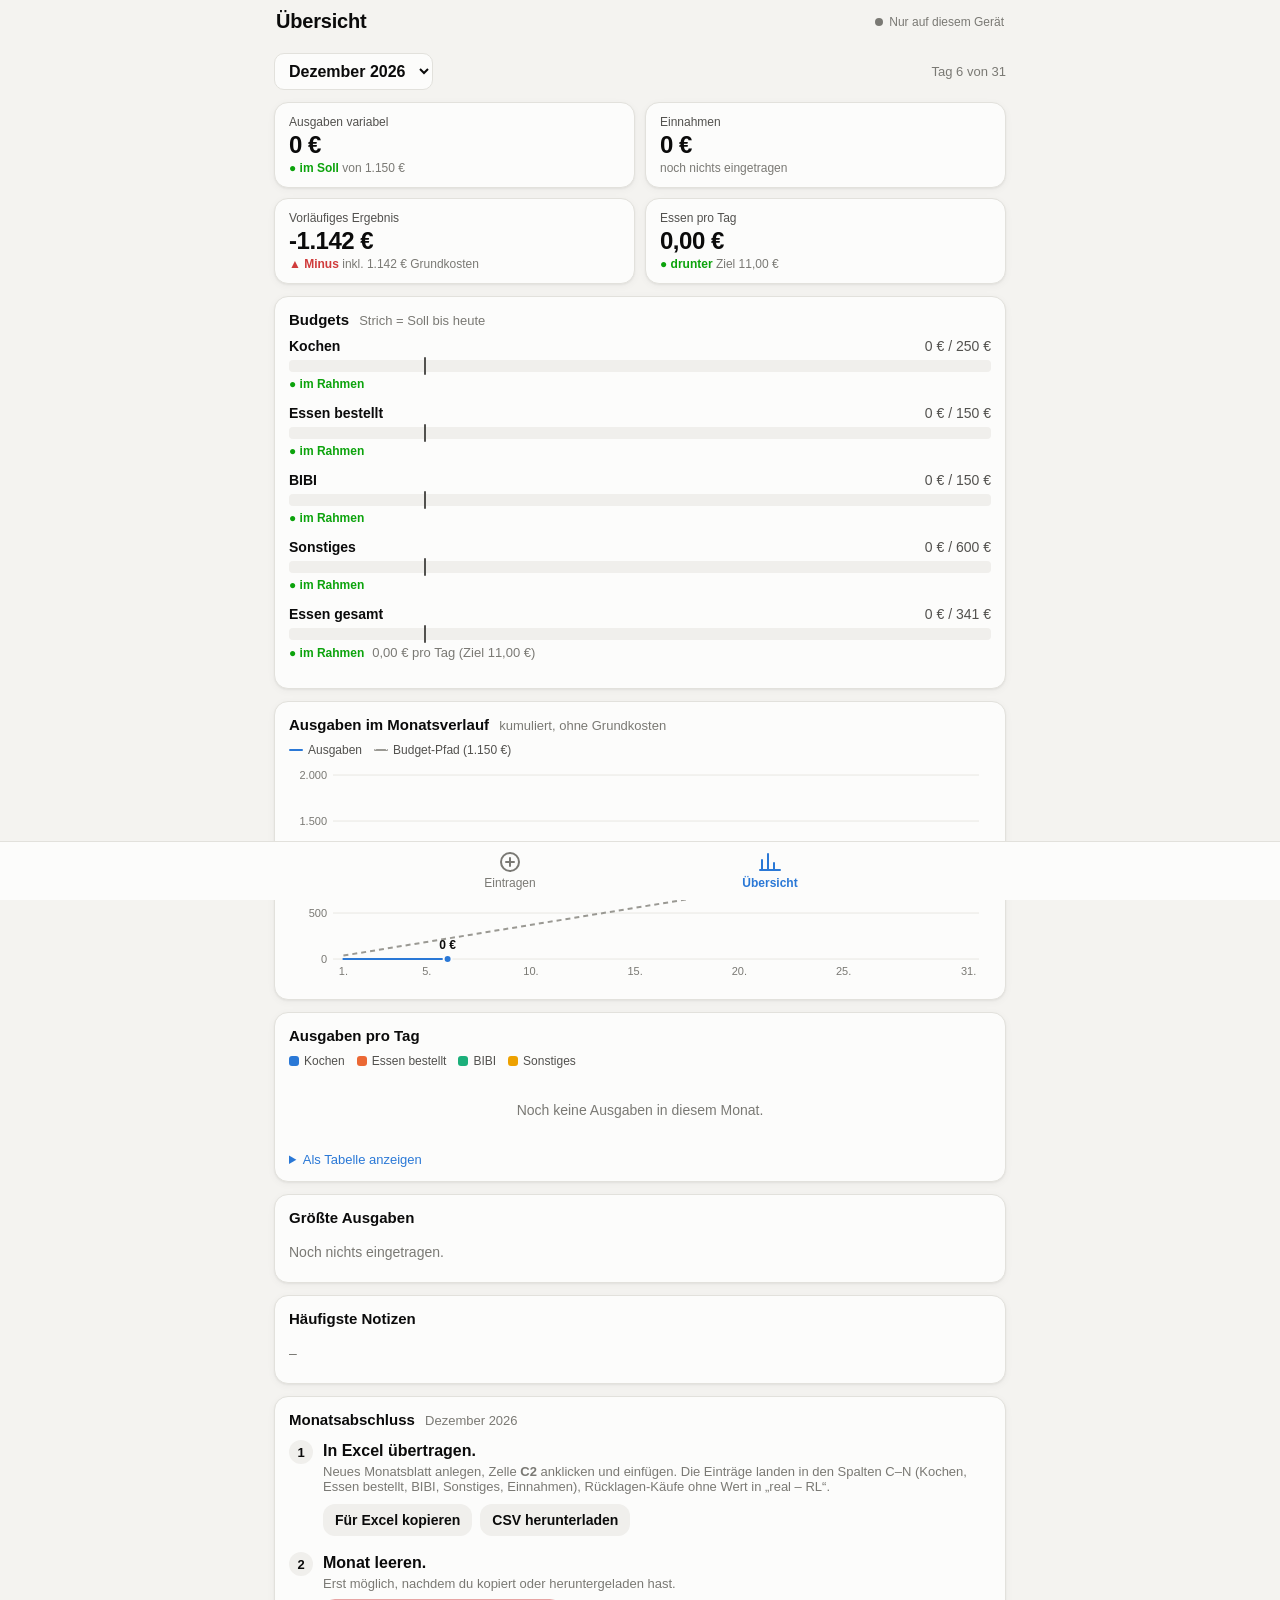
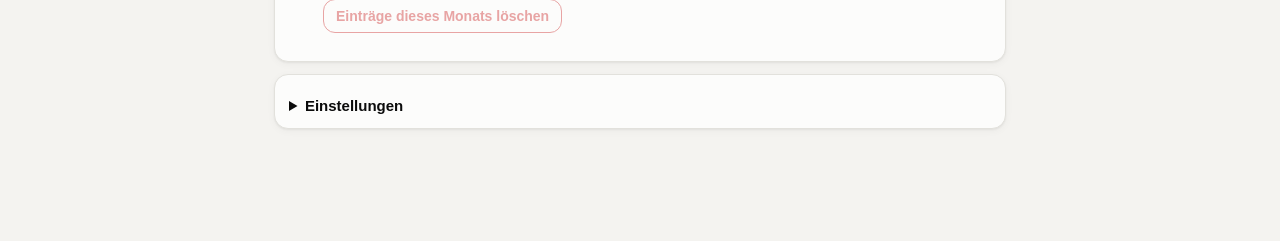
==== dashboard.html @ daae65aa "Ausgaben-App: Eintragen, Dashboard, Monatsabschluss" ====
<!DOCTYPE html>
<html lang="de">
<head>
<meta charset="utf-8">
<meta name="viewport" content="width=device-width, initial-scale=1, viewport-fit=cover">
<meta name="theme-color" content="#f4f3f0" media="(prefers-color-scheme: light)">
<meta name="theme-color" content="#111110" media="(prefers-color-scheme: dark)">
<meta name="apple-mobile-web-app-capable" content="yes">
<meta name="apple-mobile-web-app-title" content="Ausgaben">
<meta name="robots" content="noindex">
<link rel="manifest" href="manifest.webmanifest">
<link rel="icon" href="icon.svg" type="image/svg+xml">
<link rel="apple-touch-icon" href="icon-192.png">
<link rel="stylesheet" href="app.css">
<title>Ausgaben – Übersicht</title>
</head>
<body>
<header class="top">
  <h1>Übersicht</h1>
  <div class="sync-badge" id="sync"></div>
</header>

<main>
  <div class="monthbar">
    <select id="month" aria-label="Monat wählen"></select>
    <span class="small muted" id="daynote"></span>
  </div>

  <div class="tiles" id="tiles"></div>

  <section class="card">
    <h2>Budgets <span class="sub">Strich = Soll bis heute</span></h2>
    <div id="budgets"></div>
  </section>

  <section class="card">
    <h2>Ausgaben im Monatsverlauf <span class="sub">kumuliert, ohne Grundkosten</span></h2>
    <div class="legend" id="cumLegend"></div>
    <div class="chart" id="cum"></div>
  </section>

  <section class="card">
    <h2>Ausgaben pro Tag</h2>
    <div class="legend" id="dayLegend"></div>
    <div class="chart" id="daily"></div>
    <details><summary>Als Tabelle anzeigen</summary><div id="dailyTable" style="overflow-x:auto;margin-top:8px"></div></details>
  </section>

  <section class="card">
    <h2>Größte Ausgaben</h2>
    <ul class="toplist" id="top"></ul>
  </section>

  <section class="card">
    <h2>Häufigste Notizen</h2>
    <ul class="toplist" id="freq"></ul>
  </section>

  <section class="card" id="close">
    <h2>Monatsabschluss <span class="sub" id="closeMonth"></span></h2>
    <ol class="steps">
      <li id="st1">
        <b>In Excel übertragen.</b>
        <div class="small muted" style="margin:4px 0 8px">Neues Monatsblatt anlegen, Zelle <b>C2</b> anklicken und einfügen. Die Einträge landen in den Spalten C–N (Kochen, Essen bestellt, BIBI, Sonstiges, Einnahmen), Rücklagen-Käufe ohne Wert in „real – RL“.</div>
        <div class="btn-row">
          <button class="btn small" id="copy">Für Excel kopieren</button>
          <button class="btn small" id="dlcsv">CSV herunterladen</button>
        </div>
        <div class="small" id="overflow" style="color:var(--critical);margin-top:6px" hidden></div>
      </li>
      <li id="st2">
        <b>Monat leeren.</b>
        <div class="small muted" style="margin:4px 0 8px">Erst möglich, nachdem du kopiert oder heruntergeladen hast.</div>
        <button class="btn small danger" id="clear" disabled>Einträge dieses Monats löschen</button>
      </li>
    </ol>
  </section>

  <section class="card">
    <details id="settingsBox">
      <summary style="font-size:15px;font-weight:600;color:var(--text-primary)">Einstellungen</summary>
      <form id="settings" autocomplete="off">
        <div class="row2">
          <div class="field"><label for="s_grund">Grundkosten / Monat (€)</label><input id="s_grund" inputmode="decimal"></div>
          <div class="field"><label for="s_tag">Essen max. pro Tag (€)</label><input id="s_tag" inputmode="decimal"></div>
        </div>
        <div class="row2">
          <div class="field"><label for="s_kochen">Budget Kochen</label><input id="s_kochen" inputmode="decimal"></div>
          <div class="field"><label for="s_essen">Budget Essen bestellt</label><input id="s_essen" inputmode="decimal"></div>
        </div>
        <div class="row2">
          <div class="field"><label for="s_bibi">Budget BIBI</label><input id="s_bibi" inputmode="decimal"></div>
          <div class="field"><label for="s_sonst">Budget Sonstiges</label><input id="s_sonst" inputmode="decimal"></div>
        </div>
        <label class="toggle"><input type="checkbox" id="s_comma"> Komma als Dezimaltrennzeichen im Export (deutsches Excel)</label>

        <div class="btn-row">
          <button class="btn small" type="submit" style="background:var(--accent);color:var(--accent-ink)">Speichern</button>
        </div>
        <h2 style="margin:20px 0 4px">Datensicherung</h2>
        <div class="small muted">Deine Einträge liegen nur auf diesem Gerät. Ab und zu ein Backup speichern (z. B. in iCloud/Google Drive).</div>
        <div class="btn-row">
          <button class="btn small" type="button" id="backup">Backup speichern</button>
          <button class="btn small" type="button" id="restore">Backup einspielen</button>
          <input type="file" id="restoreFile" accept=".json,application/json" hidden>
        </div>
      </form>
    </details>
  </section>
</main>

<nav class="tabbar">
  <a href="index.html">
    <svg viewBox="0 0 24 24" fill="none" stroke="currentColor" stroke-width="2" stroke-linecap="round"><circle cx="12" cy="12" r="9"/><path d="M12 8v8M8 12h8"/></svg>
    Eintragen
  </a>
  <a href="dashboard.html" aria-current="page">
    <svg viewBox="0 0 24 24" fill="none" stroke="currentColor" stroke-width="2" stroke-linecap="round"><path d="M4 20V10M10 20V4M16 20v-7M22 20H2"/></svg>
    Übersicht
  </a>
</nav>

<script src="app.js"></script>
<script>
(function () {
  const { CATS, CAT, EXPENSE_CATS, el, eur, eur0, parseAmount, todayISO, monthOf, monthLabel } = App;
  const $ = s => document.querySelector(s);
  const NS = 'http://www.w3.org/2000/svg';
  const sv = (tag, attrs = {}) => { const n = document.createElementNS(NS, tag); for (const [k, v] of Object.entries(attrs)) n.setAttribute(k, v); return n; };
  let ym = monthOf(todayISO());

  App.mountSyncBadge($('#sync'));

  /* ---------- Monat ---------- */
  function fillMonths() {
    const sel = $('#month');
    const ms = App.months();
    if (!ms.includes(ym)) ym = ms[0];
    sel.replaceChildren(...ms.map(m => el('option', { value: m, selected: m === ym }, monthLabel(m))));
  }
  $('#month').onchange = e => { ym = e.target.value; render(); };

  /* ---------- Kacheln ---------- */
  function tile(k, v, d, status) {
    return el('div', { class: 'tile' }, el('div', { class: 'k' }, k), el('div', { class: 'v' }, v),
      el('div', { class: 'd' }, status || null, d ? ' ' + d : null));
  }
  function statusEl(kind, text) {
    const icon = { good: '●', crit: '▲', warn: '◆' }[kind];
    return el('span', { class: 'status ' + kind }, icon + ' ' + text);
  }

  /* ---------- Budgets ---------- */
  function budgets(s) {
    const box = $('#budgets'); box.replaceChildren();
    const pace = s.isCurrent ? s.dayNow / s.days : 1;
    const rows = [
      ...EXPENSE_CATS.map(c => ({ name: c.name, color: c.color, val: c.rl ? s.by[c.id].ohneRL : s.by[c.id].real, budget: App.settings.budgets[c.id] || 0, note: c.rl && s.by[c.id].real !== s.by[c.id].ohneRL ? `+ ${eur(s.by[c.id].real - s.by[c.id].ohneRL)} aus Rücklagen` : '' })),
      { name: 'Essen gesamt', color: 'var(--text-secondary)', val: s.essen, budget: App.settings.essenProTag * s.days, note: `${eur(s.essenProTag)} pro Tag (Ziel ${eur(App.settings.essenProTag)})` },
    ];
    for (const r of rows) {
      const max = Math.max(r.budget, r.val) || 1;
      const within = Math.min(r.val, r.budget || r.val);
      const over = r.budget ? Math.max(0, r.val - r.budget) : 0;
      const ratio = r.budget ? r.val / (r.budget * pace) : 0;
      const st = !r.budget ? null : r.val > r.budget ? statusEl('crit', 'über Budget') : ratio > 1.05 ? statusEl('warn', 'über Soll') : statusEl('good', 'im Rahmen');
      const track = el('div', { class: 'track', role: 'img', 'aria-label': `${r.name}: ${eur(r.val)} von ${eur(r.budget)}` },
        el('div', { class: 'fill', style: `width:${within / max * 100}%;background:${r.color}` }),
        over ? el('div', { class: 'over', style: `left:calc(${within / max * 100}% + 2px);width:calc(${over / max * 100}% - 2px)` }) : null,
        r.budget && s.isCurrent ? el('div', { class: 'pace', style: `left:calc(${r.budget * pace / max * 100}% - 1px)`, title: `Soll bis heute: ${eur(r.budget * pace)}` }) : null);
      box.append(el('div', { class: 'budget' },
        el('div', { class: 'bh' }, el('b', {}, r.name), el('span', { class: 'val' }, `${eur0(r.val)} / ${r.budget ? eur0(r.budget) : '–'}`)),
        track,
        el('div', { class: 'small muted', style: 'margin-top:5px;display:flex;gap:8px;flex-wrap:wrap' }, st, r.note || null)));
    }
  }

  /* ---------- Diagramm-Helfer ---------- */
  function niceMax(v) {
    if (v <= 0) return 100;
    const p = Math.pow(10, Math.floor(Math.log10(v))); const n = v / p;
    return (n <= 1 ? 1 : n <= 2 ? 2 : n <= 2.5 ? 2.5 : n <= 5 ? 5 : 10) * p;
  }
  function tipBox(container) {
    let t = container.querySelector('.tip');
    if (!t) { t = el('div', { class: 'tip', role: 'tooltip' }); container.append(t); }
    return t;
  }
  function showTip(container, x, y, title, rows) {
    const t = tipBox(container);
    t.replaceChildren(el('div', { class: 't' }, title), ...rows.map(r => el('div', { class: 'r' },
      el('span', {}, r.color ? el('i', { style: `background:${r.color}` + (r.dash ? ';height:0;border-top:2px dashed ' + r.color + ';background:none;width:10px' : '') }) : null, r.label),
      el('b', {}, r.value))));
    t.style.display = 'block';
    const w = container.clientWidth, tw = t.offsetWidth;
    t.style.left = Math.max(0, Math.min(w - tw, x + 12)) + 'px';
    t.style.top = Math.max(0, y - t.offsetHeight - 8) + 'px';
  }
  const hideTip = c => { const t = c.querySelector('.tip'); if (t) t.style.display = 'none'; };
  function axes(svg, W, H, m, maxY, days) {
    const g = sv('g');
    for (let i = 0; i <= 4; i++) {
      const v = maxY * i / 4, y = m.t + (H - m.t - m.b) * (1 - i / 4);
      g.append(sv('line', { x1: m.l, x2: W - m.r, y1: y, y2: y, stroke: 'var(--grid)', 'stroke-width': 1 }));
      const tx = sv('text', { x: m.l - 6, y: y + 4, 'text-anchor': 'end' }); tx.textContent = eur0(v).replace(/\s?€/, ''); g.append(tx);
    }
    const ticks = [1, 5, 10, 15, 20, 25, days];
    const xs = (W - m.l - m.r) / days;
    ticks.forEach(d => { const tx = sv('text', { x: m.l + (d - .5) * xs, y: H - m.b + 16, 'text-anchor': 'middle' }); tx.textContent = d + '.'; g.append(tx); });
    svg.append(g);
  }

  /* ---------- Kumuliert ---------- */
  function cumulative(s) {
    const box = $('#cum'); box.replaceChildren();
    const W = Math.max(300, box.clientWidth || 600), H = 220, m = { l: 44, r: 12, t: 10, b: 26 };
    const days = s.days, lastDay = s.isCurrent ? s.dayNow : days;
    const daily = new Array(days + 1).fill(0);
    s.list.forEach(e => { if (!CAT[e.cat].income) daily[+e.date.slice(8, 10)] += e.amount; });
    const cum = []; let acc = 0;
    for (let d = 1; d <= days; d++) { acc += daily[d]; cum[d] = acc; }
    const budgetTotal = EXPENSE_CATS.reduce((a, c) => a + (App.settings.budgets[c.id] || 0), 0);
    const maxY = niceMax(Math.max(budgetTotal, cum[lastDay] || 0));
    const xs = (W - m.l - m.r) / days;
    const X = d => m.l + (d - .5) * xs, Y = v => m.t + (H - m.t - m.b) * (1 - v / maxY);
    const svg = sv('svg', { viewBox: `0 0 ${W} ${H}`, role: 'img', 'aria-label': `Kumulierte Ausgaben ${monthLabel(ym)}: ${eur(cum[lastDay])} von ${eur(budgetTotal)} Budget` });
    axes(svg, W, H, m, maxY, days);
    svg.append(sv('line', { x1: X(1), y1: Y(budgetTotal / days), x2: X(days), y2: Y(budgetTotal), stroke: 'var(--plan)', 'stroke-width': 2, 'stroke-dasharray': '5 4' }));
    let dPath = ''; for (let d = 1; d <= lastDay; d++) dPath += (d === 1 ? 'M' : 'L') + X(d).toFixed(1) + ',' + Y(cum[d]).toFixed(1);
    svg.append(sv('path', { d: dPath, fill: 'none', stroke: 'var(--accent)', 'stroke-width': 2, 'stroke-linejoin': 'round', 'stroke-linecap': 'round' }));
    // Endpunkt + Direktbeschriftung
    svg.append(sv('circle', { cx: X(lastDay), cy: Y(cum[lastDay]), r: 4, fill: 'var(--accent)', stroke: 'var(--surface-1)', 'stroke-width': 2 }));
    const lbl = sv('text', { x: Math.min(X(lastDay), W - m.r - 4), y: Y(cum[lastDay]) - 10, 'text-anchor': lastDay > days * .7 ? 'end' : 'middle', style: 'fill:var(--text-primary);font-weight:600;font-size:12px' });
    lbl.textContent = eur0(cum[lastDay]); svg.append(lbl);
    // Crosshair
    const hair = sv('line', { y1: m.t, y2: H - m.b, stroke: 'var(--text-muted)', 'stroke-width': 1, visibility: 'hidden' });
    const dot = sv('circle', { r: 4, fill: 'var(--accent)', stroke: 'var(--surface-1)', 'stroke-width': 2, visibility: 'hidden' });
    svg.append(hair, dot);
    const hit = sv('rect', { x: m.l, y: m.t, width: W - m.l - m.r, height: H - m.t - m.b, fill: 'transparent', tabindex: 0 });
    const move = ev => {
      const r = svg.getBoundingClientRect(); const px = (ev.clientX - r.left) * W / r.width;
      const d = Math.max(1, Math.min(days, Math.round((px - m.l) / xs + .5)));
      hair.setAttribute('x1', X(d)); hair.setAttribute('x2', X(d)); hair.setAttribute('visibility', 'visible');
      const rows = [];
      if (d <= lastDay) { dot.setAttribute('cx', X(d)); dot.setAttribute('cy', Y(cum[d])); dot.setAttribute('visibility', 'visible'); rows.push({ color: 'var(--accent)', label: 'Ausgaben', value: eur(cum[d]) }); }
      else dot.setAttribute('visibility', 'hidden');
      rows.push({ color: 'var(--plan)', dash: true, label: 'Budget-Pfad', value: eur(budgetTotal * d / days) });
      if (d <= lastDay) rows.push({ label: 'an diesem Tag', value: eur(daily[d]) });
      showTip(box, X(d) * r.width / W, Y(d <= lastDay ? cum[d] : budgetTotal * d / days) * r.height / H, `${d}. ${monthLabel(ym)}`, rows);
    };
    hit.addEventListener('pointermove', move); hit.addEventListener('pointerdown', move);
    hit.addEventListener('pointerleave', () => { hair.setAttribute('visibility', 'hidden'); dot.setAttribute('visibility', 'hidden'); hideTip(box); });
    svg.append(hit);
    box.append(svg);
    $('#cumLegend').replaceChildren(
      el('span', {}, el('i', { class: 'line', style: 'background:var(--accent)' }), 'Ausgaben'),
      el('span', {}, el('i', { class: 'dash' }), `Budget-Pfad (${eur0(budgetTotal)})`));
  }

  /* ---------- Tagesbalken (gestapelt) ---------- */
  function topRounded(x, y, w, h, r) {
    r = Math.min(r, h, w / 2);
    return `M${x},${y + h}V${y + r}Q${x},${y} ${x + r},${y}H${x + w - r}Q${x + w},${y} ${x + w},${y + r}V${y + h}Z`;
  }
  function daily(s) {
    const box = $('#daily'); box.replaceChildren();
    const W = Math.max(300, box.clientWidth || 600), H = 200, m = { l: 44, r: 12, t: 10, b: 26 };
    const days = s.days;
    const per = Array.from({ length: days + 1 }, () => Object.fromEntries(EXPENSE_CATS.map(c => [c.id, 0])));
    s.list.forEach(e => { if (!CAT[e.cat].income) per[+e.date.slice(8, 10)][e.cat] += e.amount; });
    const tot = per.map(p => EXPENSE_CATS.reduce((a, c) => a + p[c.id], 0));
    const maxY = niceMax(Math.max(...tot.slice(1), 10));
    const xs = (W - m.l - m.r) / days, bw = Math.max(3, xs - 3);
    const Yh = v => (H - m.t - m.b) * v / maxY, base = H - m.b;
    const svg = sv('svg', { viewBox: `0 0 ${W} ${H}`, role: 'img', 'aria-label': `Tägliche Ausgaben ${monthLabel(ym)}, Details in der Tabelle` });
    axes(svg, W, H, m, maxY, days);
    for (let d = 1; d <= days; d++) {
      if (!tot[d]) continue;
      const x = m.l + (d - 1) * xs + (xs - bw) / 2;
      let y = base;
      const segs = EXPENSE_CATS.filter(c => per[d][c.id] > 0);
      segs.forEach((c, i) => {
        const h = Yh(per[d][c.id]);
        const gap = i > 0 ? 2 : 0;
        const top = i === segs.length - 1;
        const hh = Math.max(1, h - gap);
        y -= h;
        svg.append(top ? sv('path', { d: topRounded(x, y, bw, hh, 3), fill: c.color }) : sv('rect', { x, y: y + 0, width: bw, height: hh, fill: c.color }));
      });
      const hit = sv('rect', { x: m.l + (d - 1) * xs, y: m.t, width: xs, height: H - m.t - m.b, fill: 'transparent', tabindex: 0 });
      const show = () => {
        const r = svg.getBoundingClientRect();
        showTip(box, (x + bw / 2) * r.width / W, (base - Yh(tot[d])) * r.height / H, `${d}. ${monthLabel(ym)} · ${eur(tot[d])}`,
          EXPENSE_CATS.filter(c => per[d][c.id]).map(c => ({ color: c.color, label: c.name, value: eur(per[d][c.id]) })));
      };
      hit.addEventListener('pointerenter', show); hit.addEventListener('pointerdown', show); hit.addEventListener('focus', show);
      hit.addEventListener('pointerleave', () => hideTip(box)); hit.addEventListener('blur', () => hideTip(box));
      svg.append(hit);
    }
    box.append(svg);
    $('#dayLegend').replaceChildren(...EXPENSE_CATS.map(c => el('span', {}, el('i', { style: `background:${c.color}` }), c.name)));
    // Tabelle
    const rows = [];
    for (let d = 1; d <= days; d++) if (tot[d]) rows.push(el('tr', {}, el('td', {}, `${d}.`), ...EXPENSE_CATS.map(c => el('td', {}, per[d][c.id] ? eur(per[d][c.id]) : '')), el('td', {}, el('b', {}, eur(tot[d])))));
    $('#dailyTable').replaceChildren(rows.length ? el('table', { class: 'data' },
      el('thead', {}, el('tr', {}, el('th', {}, 'Tag'), ...EXPENSE_CATS.map(c => el('th', {}, c.short)), el('th', {}, 'Summe'))),
      el('tbody', {}, rows)) : el('div', { class: 'muted small' }, 'Keine Ausgaben.'));
    if (!rows.length) { box.replaceChildren(el('div', { class: 'empty' }, 'Noch keine Ausgaben in diesem Monat.')); }
  }

  /* ---------- Listen ---------- */
  function lists(s) {
    const exp = s.list.filter(e => !CAT[e.cat].income);
    const top = exp.slice().sort((a, b) => b.amount - a.amount).slice(0, 6);
    $('#top').replaceChildren(...(top.length ? top.map(e => el('li', {},
      el('span', {}, el('i', { style: `background:${CAT[e.cat].color}` }), `${e.label || CAT[e.cat].name}`, el('span', { class: 'muted small' }, new Date(e.date + 'T12:00').toLocaleDateString('de-DE', { day: '2-digit', month: '2-digit' }))),
      el('b', {}, eur(e.amount)))) : [el('li', { class: 'muted' }, 'Noch nichts eingetragen.')]));
    const f = new Map();
    exp.forEach(e => { const k = (e.label || CAT[e.cat].name).trim().toLowerCase(); const o = f.get(k) || { name: e.label || CAT[e.cat].name, n: 0, sum: 0, cat: e.cat }; o.n++; o.sum += e.amount; f.set(k, o); });
    const freq = [...f.values()].sort((a, b) => b.n - a.n || b.sum - a.sum).slice(0, 6);
    $('#freq').replaceChildren(...(freq.length ? freq.map(o => el('li', {},
      el('span', {}, el('i', { style: `background:${CAT[o.cat].color}` }), o.name, el('span', { class: 'muted small' }, `${o.n}×`)),
      el('b', {}, eur(o.sum)))) : [el('li', { class: 'muted' }, '–')]));
  }

  /* ---------- Monatsabschluss ---------- */
  function closeSection(s) {
    $('#closeMonth').textContent = monthLabel(ym);
    const exported = !!App.settings.lastExport[ym];
    $('#st1').classList.toggle('done', exported);
    $('#clear').disabled = !exported || !s.list.length;
    const blk = App.excelBlock(ym);
    const of = $('#overflow');
    of.hidden = !blk.overflow;
    of.textContent = blk.overflow ? `Achtung: ${blk.rows} Zeilen – dein Monatsblatt hat nur Platz für 53 (Zeile 2–54). Zeilen darüber hinaus unten einfügen oder zusammenfassen.` : '';
  }
  $('#copy').onclick = async () => {
    const blk = App.excelBlock(ym);
    if (!blk.rows) { App.toast('Keine Einträge in diesem Monat'); return; }
    if (await App.copyText(blk.text)) { App.markExported(ym); App.toast(`${blk.rows} Zeilen kopiert – in Excel bei C2 einfügen`); render(); }
    else App.toast('Kopieren nicht möglich – bitte CSV nutzen');
  };
  $('#dlcsv').onclick = () => {
    App.download(`ausgaben-${ym}.csv`, App.csv(ym));
    App.markExported(ym); render();
  };
  $('#clear').onclick = async () => {
    const n = App.entriesOf(ym).length;
    if (!confirm(`Alle ${n} Einträge aus ${monthLabel(ym)} löschen? Das lässt sich nicht rückgängig machen.`)) return;
    try { if (App.Sync.enabled()) { await App.Sync.archive(ym); } }
    catch (e) { if (!confirm('Archiv im Repo konnte nicht gespeichert werden. Trotzdem löschen?')) return; }
    App.clearMonth(ym);
    App.toast(`${monthLabel(ym)} geleert`);
    render();
  };

  /* ---------- Einstellungen ---------- */
  const ids = { s_grund: 'grundkosten', s_tag: 'essenProTag' };
  const bids = { s_kochen: 'kochen', s_essen: 'essen', s_bibi: 'bibi', s_sonst: 'sonstiges' };
  const num = v => String(v).replace('.', ',');
  function fillSettings() {
    const st = App.settings;
    for (const [id, k] of Object.entries(ids)) $('#' + id).value = num(st[k]);
    for (const [id, k] of Object.entries(bids)) $('#' + id).value = num(st.budgets[k]);
    $('#s_comma').checked = st.decimalComma;
  }
  $('#settings').addEventListener('submit', ev => {
    ev.preventDefault();
    const st = App.settings;
    const patch = { budgets: { ...st.budgets }, sync: { ...st.sync }, decimalComma: $('#s_comma').checked };
    for (const [id, k] of Object.entries(ids)) { const v = parseAmount($('#' + id).value); if (v >= 0) patch[k] = v; }
    for (const [id, k] of Object.entries(bids)) { const v = parseAmount($('#' + id).value); if (v >= 0) patch.budgets[k] = v; }
    App.saveSettings(patch);
    App.toast('Einstellungen gespeichert');
    render();
  });
  $('#backup').onclick = () => App.download(`ausgaben-backup-${todayISO()}.json`, localStorage.getItem('ausgaben.v1') || '{"entries":[]}', 'application/json');
  $('#restore').onclick = () => $('#restoreFile').click();
  $('#restoreFile').onchange = async ev => {
    const f = ev.target.files[0]; if (!f) return;
    try {
      const n = App.importBackup(JSON.parse(await f.text()));
      App.toast(`${n} Einträge eingespielt`); render();
    } catch (e) { App.toast('Datei konnte nicht gelesen werden'); }
    ev.target.value = '';
  };

  /* ---------- Render ---------- */
  function render() {
    fillMonths();
    const s = App.summary(ym);
    $('#daynote').textContent = s.isCurrent ? `Tag ${s.dayNow} von ${s.days}` : 'abgeschlossener Monat';
    const t = $('#tiles');
    const budgetTotal = EXPENSE_CATS.reduce((a, c) => a + (App.settings.budgets[c.id] || 0), 0);
    const variabelSoll = budgetTotal * (s.isCurrent ? s.dayNow / s.days : 1);
    t.replaceChildren(
      tile('Ausgaben variabel', eur0(s.variabelReal), `von ${eur0(budgetTotal)}`, s.variabelOhneRL > variabelSoll * 1.05 ? statusEl('warn', 'über Soll') : statusEl('good', 'im Soll')),
      tile('Einnahmen', eur0(s.einnahmen), s.einnahmen ? `Ziel ${eur0(App.settings.einnahmenZiel)}` : 'noch nichts eingetragen'),
      tile('Vorläufiges Ergebnis', (s.ergebnis >= 0 ? '+' : '') + eur0(s.ergebnis), `inkl. ${eur0(App.settings.grundkosten)} Grundkosten`, s.ergebnis >= 0 ? statusEl('good', 'Plus') : statusEl('crit', 'Minus')),
      tile('Essen pro Tag', eur(s.essenProTag), `Ziel ${eur(App.settings.essenProTag)}`, s.essenProTag > App.settings.essenProTag ? statusEl('crit', 'drüber') : statusEl('good', 'drunter')),
    );
    budgets(s); cumulative(s); daily(s); lists(s); closeSection(s);
  }
  let rT; window.addEventListener('resize', () => { clearTimeout(rT); rT = setTimeout(render, 150); });
  App.onChange(render);
  fillSettings(); render();
})();
</script>
</body>
</html>
---- app.css ----
:root {
  color-scheme: light;
  --surface-0: #f4f3f0;
  --surface-1: #fcfcfb;
  --surface-2: #f0efec;
  --border: #e2e1dc;
  --text-primary: #0b0b0b;
  --text-secondary: #52514e;
  --text-muted: #7a7974;
  --accent: #2a78d6;
  --accent-ink: #ffffff;
  --series-1: #2a78d6; /* Kochen */
  --series-2: #eb6834; /* Essen bestellt */
  --series-3: #1baf7a; /* BIBI */
  --series-4: #eda100; /* Sonstiges */
  --income: #008300;
  --plan: #9a9993;
  --good: #0ca30c;
  --warning: #fab219;
  --critical: #d03b3b;
  --grid: #e8e7e2;
  --radius: 14px;
  --shadow: 0 1px 2px rgba(0,0,0,.05), 0 2px 8px rgba(0,0,0,.04);
}
@media (prefers-color-scheme: dark) {
  :root {
    color-scheme: dark;
    --surface-0: #111110;
    --surface-1: #1a1a19;
    --surface-2: #242422;
    --border: #33332f;
    --text-primary: #f0efec;
    --text-secondary: #c3c2b7;
    --text-muted: #8f8e86;
    --accent: #3987e5;
    --series-1: #3987e5;
    --series-2: #d95926;
    --series-3: #199e70;
    --series-4: #c98500;
    --income: #0ca30c;
    --plan: #6d6c66;
    --grid: #2c2c29;
    --shadow: none;
  }
}
* { box-sizing: border-box; }
html, body { margin: 0; }
body {
  font-family: -apple-system, BlinkMacSystemFont, "Segoe UI", Roboto, Arial, sans-serif;
  background: var(--surface-0);
  color: var(--text-primary);
  -webkit-font-smoothing: antialiased;
  padding-bottom: calc(76px + env(safe-area-inset-bottom));
}
main { max-width: 760px; margin: 0 auto; padding: 12px 14px 24px; }
header.top {
  position: sticky; top: 0; z-index: 5;
  background: var(--surface-0);
  padding: calc(10px + env(safe-area-inset-top)) 16px 8px;
  display: flex; align-items: center; justify-content: space-between; gap: 8px;
  max-width: 760px; margin: 0 auto;
}
header.top h1 { font-size: 20px; margin: 0; letter-spacing: -.01em; }
.sync-badge { font-size: 12px; color: var(--text-muted); display: flex; align-items: center; gap: 6px; }
.sync-badge .dot { width: 8px; height: 8px; border-radius: 50%; background: var(--text-muted); }
.sync-badge.ok .dot { background: var(--good); }
.sync-badge.err .dot { background: var(--critical); }
.sync-badge.busy .dot { background: var(--warning); }

.card {
  background: var(--surface-1);
  border: 1px solid var(--border);
  border-radius: var(--radius);
  box-shadow: var(--shadow);
  padding: 14px;
  margin-bottom: 12px;
}
.card h2 { font-size: 15px; margin: 0 0 10px; font-weight: 600; }
.card h2 .sub { font-weight: 400; color: var(--text-muted); font-size: 13px; margin-left: 6px; }
.muted { color: var(--text-muted); }
.small { font-size: 13px; }

/* Eingabe */
.amount-row { display: flex; align-items: baseline; gap: 8px; border-bottom: 2px solid var(--border); padding-bottom: 4px; }
.amount-row:focus-within { border-color: var(--accent); }
.amount-row input {
  flex: 1; min-width: 0; border: 0; background: transparent; color: var(--text-primary);
  font-size: 40px; font-weight: 600; letter-spacing: -.02em; outline: none; padding: 4px 0;
  font-variant-numeric: tabular-nums;
}
.amount-row .cur { font-size: 28px; color: var(--text-muted); }
.chips { display: grid; grid-template-columns: repeat(3, 1fr); gap: 8px; margin: 14px 0 10px; }
.chip {
  border: 1.5px solid var(--border); background: var(--surface-1); color: var(--text-primary);
  border-radius: 12px; padding: 10px 6px; font-size: 14px; font-weight: 500;
  display: flex; align-items: center; justify-content: center; gap: 6px; cursor: pointer;
  min-height: 46px;
}
.chip .sw { width: 10px; height: 10px; border-radius: 3px; flex: none; }
.chip[aria-pressed="true"] { border-color: var(--text-primary); background: var(--surface-2); font-weight: 650; }
.field { display: flex; flex-direction: column; gap: 4px; margin-top: 10px; }
.field label { font-size: 12px; color: var(--text-secondary); }
.field input, .field select {
  font: inherit; font-size: 16px; color: var(--text-primary);
  background: var(--surface-2); border: 1px solid var(--border); border-radius: 10px; padding: 10px 12px;
  width: 100%;
}
.row2 { display: grid; grid-template-columns: 1fr 1fr; gap: 10px; }
.toggle { display: flex; align-items: center; gap: 10px; margin-top: 12px; font-size: 14px; }
.toggle input { width: 20px; height: 20px; accent-color: var(--accent); }
.btn {
  font: inherit; font-size: 16px; font-weight: 600; border: 0; border-radius: 12px;
  padding: 13px 16px; cursor: pointer; background: var(--surface-2); color: var(--text-primary);
}
.btn.primary { background: var(--accent); color: var(--accent-ink); width: 100%; margin-top: 14px; font-size: 17px; }
.btn.danger { background: transparent; color: var(--critical); border: 1.5px solid var(--critical); }
.btn.small { font-size: 14px; padding: 8px 12px; }
.btn:disabled { opacity: .45; cursor: not-allowed; }
.btn-row { display: flex; gap: 8px; flex-wrap: wrap; margin-top: 10px; }

.day { margin-top: 6px; }
.day-head { display: flex; justify-content: space-between; font-size: 12px; color: var(--text-muted); padding: 10px 2px 4px; text-transform: uppercase; letter-spacing: .04em; }
.entry {
  display: flex; align-items: center; gap: 10px; padding: 10px 2px; border-top: 1px solid var(--border);
  cursor: pointer;
}
.entry:first-of-type { border-top: 0; }
.entry .sw { width: 10px; height: 28px; border-radius: 4px; flex: none; }
.entry .lbl { flex: 1; min-width: 0; }
.entry .lbl b { display: block; font-weight: 550; font-size: 15px; white-space: nowrap; overflow: hidden; text-overflow: ellipsis; }
.entry .lbl span { font-size: 12px; color: var(--text-muted); }
.entry .amt { font-variant-numeric: tabular-nums; font-weight: 600; }
.entry .amt.inc { color: var(--income); }
.tag { font-size: 11px; border: 1px solid var(--border); border-radius: 6px; padding: 1px 5px; color: var(--text-secondary); margin-left: 4px; }

/* Tabbar */
nav.tabbar {
  position: fixed; left: 0; right: 0; bottom: 0; z-index: 10;
  background: var(--surface-1); border-top: 1px solid var(--border);
  display: flex; justify-content: center; gap: 0;
  padding-bottom: env(safe-area-inset-bottom);
}
nav.tabbar a {
  flex: 1; max-width: 260px; text-align: center; text-decoration: none; color: var(--text-muted);
  font-size: 12px; padding: 8px 0 10px; display: flex; flex-direction: column; align-items: center; gap: 2px;
}
nav.tabbar a svg { width: 24px; height: 24px; }
nav.tabbar a[aria-current="page"] { color: var(--accent); font-weight: 600; }

/* Toast */
.toast {
  position: fixed; left: 50%; bottom: calc(90px + env(safe-area-inset-bottom)); transform: translateX(-50%) translateY(20px);
  background: var(--text-primary); color: var(--surface-1); padding: 10px 16px; border-radius: 10px; font-size: 14px;
  opacity: 0; transition: .2s; pointer-events: none; z-index: 20; max-width: 90vw;
}
.toast.show { opacity: 1; transform: translateX(-50%) translateY(0); }

/* Dashboard */
.monthbar { display: flex; align-items: center; justify-content: space-between; gap: 8px; margin-bottom: 12px; }
.monthbar select { font: inherit; font-size: 16px; font-weight: 600; background: var(--surface-1); color: var(--text-primary); border: 1px solid var(--border); border-radius: 10px; padding: 8px 10px; }
.tiles { display: grid; grid-template-columns: 1fr 1fr; gap: 10px; margin-bottom: 12px; }
.tile { background: var(--surface-1); border: 1px solid var(--border); border-radius: var(--radius); padding: 12px 14px; box-shadow: var(--shadow); }
.tile .k { font-size: 12px; color: var(--text-secondary); }
.tile .v { font-size: 24px; font-weight: 650; letter-spacing: -.02em; margin-top: 2px; font-variant-numeric: tabular-nums; }
.tile .d { font-size: 12px; color: var(--text-muted); margin-top: 2px; }
.status { display: inline-flex; align-items: center; gap: 4px; font-size: 12px; font-weight: 600; }
.status.good { color: var(--good); }
.status.crit { color: var(--critical); }
.status.warn { color: #b37a00; }
@media (prefers-color-scheme: dark) { .status.warn { color: var(--warning); } }

.budget { margin: 10px 0 14px; }
.budget .bh { display: flex; justify-content: space-between; font-size: 14px; margin-bottom: 6px; gap: 8px; }
.budget .bh b { font-weight: 600; }
.budget .bh .val { font-variant-numeric: tabular-nums; color: var(--text-secondary); white-space: nowrap; }
.budget .track { position: relative; height: 12px; border-radius: 4px; background: var(--surface-2); }
.budget .fill { position: absolute; left: 0; top: 0; bottom: 0; border-radius: 0 4px 4px 0; }
.budget .pace { position: absolute; top: -3px; bottom: -3px; width: 2px; background: var(--text-secondary); border-radius: 1px; }
.budget .over { position: absolute; top: 0; bottom: 0; border-radius: 0 4px 4px 0; background: repeating-linear-gradient(45deg, var(--critical) 0 3px, transparent 3px 6px); }

.legend { display: flex; flex-wrap: wrap; gap: 12px; font-size: 12px; color: var(--text-secondary); margin: 2px 0 8px; }
.legend span { display: inline-flex; align-items: center; gap: 5px; }
.legend i { width: 10px; height: 10px; border-radius: 3px; display: inline-block; }
.legend i.line { height: 2px; width: 14px; border-radius: 1px; }
.legend i.dash { height: 0; width: 14px; border-top: 2px dashed var(--plan); }

.chart { position: relative; width: 100%; }
.chart svg { display: block; width: 100%; height: auto; overflow: visible; }
.chart text { fill: var(--text-muted); font-size: 11px; font-family: inherit; }
.tip {
  position: absolute; pointer-events: none; z-index: 4; background: var(--surface-1); color: var(--text-primary);
  border: 1px solid var(--border); border-radius: 10px; padding: 8px 10px; font-size: 12px; box-shadow: 0 4px 16px rgba(0,0,0,.12);
  min-width: 140px; display: none;
}
.tip .t { color: var(--text-muted); margin-bottom: 4px; }
.tip .r { display: flex; justify-content: space-between; gap: 12px; align-items: center; }
.tip .r span { display: inline-flex; align-items: center; gap: 5px; color: var(--text-secondary); }
.tip .r i { width: 8px; height: 8px; border-radius: 2px; display: inline-block; }
.tip .r b { font-variant-numeric: tabular-nums; }

table.data { width: 100%; border-collapse: collapse; font-size: 13px; font-variant-numeric: tabular-nums; }
table.data th, table.data td { text-align: right; padding: 6px 4px; border-bottom: 1px solid var(--border); }
table.data th:first-child, table.data td:first-child { text-align: left; }
table.data th { color: var(--text-secondary); font-weight: 600; }
details summary { cursor: pointer; font-size: 13px; color: var(--accent); margin-top: 8px; }

.toplist { list-style: none; padding: 0; margin: 0; }
.toplist li { display: flex; justify-content: space-between; gap: 10px; padding: 8px 0; border-top: 1px solid var(--border); font-size: 14px; }
.toplist li:first-child { border-top: 0; }
.toplist li span { display: inline-flex; align-items: center; gap: 8px; min-width: 0; }
.toplist li i { width: 8px; height: 8px; border-radius: 2px; flex: none; }
.toplist li b { font-variant-numeric: tabular-nums; font-weight: 600; white-space: nowrap; }

.steps { counter-reset: s; padding: 0; margin: 0; list-style: none; }
.steps li { counter-increment: s; position: relative; padding: 4px 0 14px 34px; }
.steps li::before {
  content: counter(s); position: absolute; left: 0; top: 2px; width: 24px; height: 24px; border-radius: 50%;
  background: var(--surface-2); display: grid; place-items: center; font-size: 13px; font-weight: 600;
}
.steps li.done::before { content: "✓"; background: var(--good); color: #fff; }
.empty { text-align: center; padding: 26px 10px; color: var(--text-muted); font-size: 14px; }
[hidden] { display: none !important; }
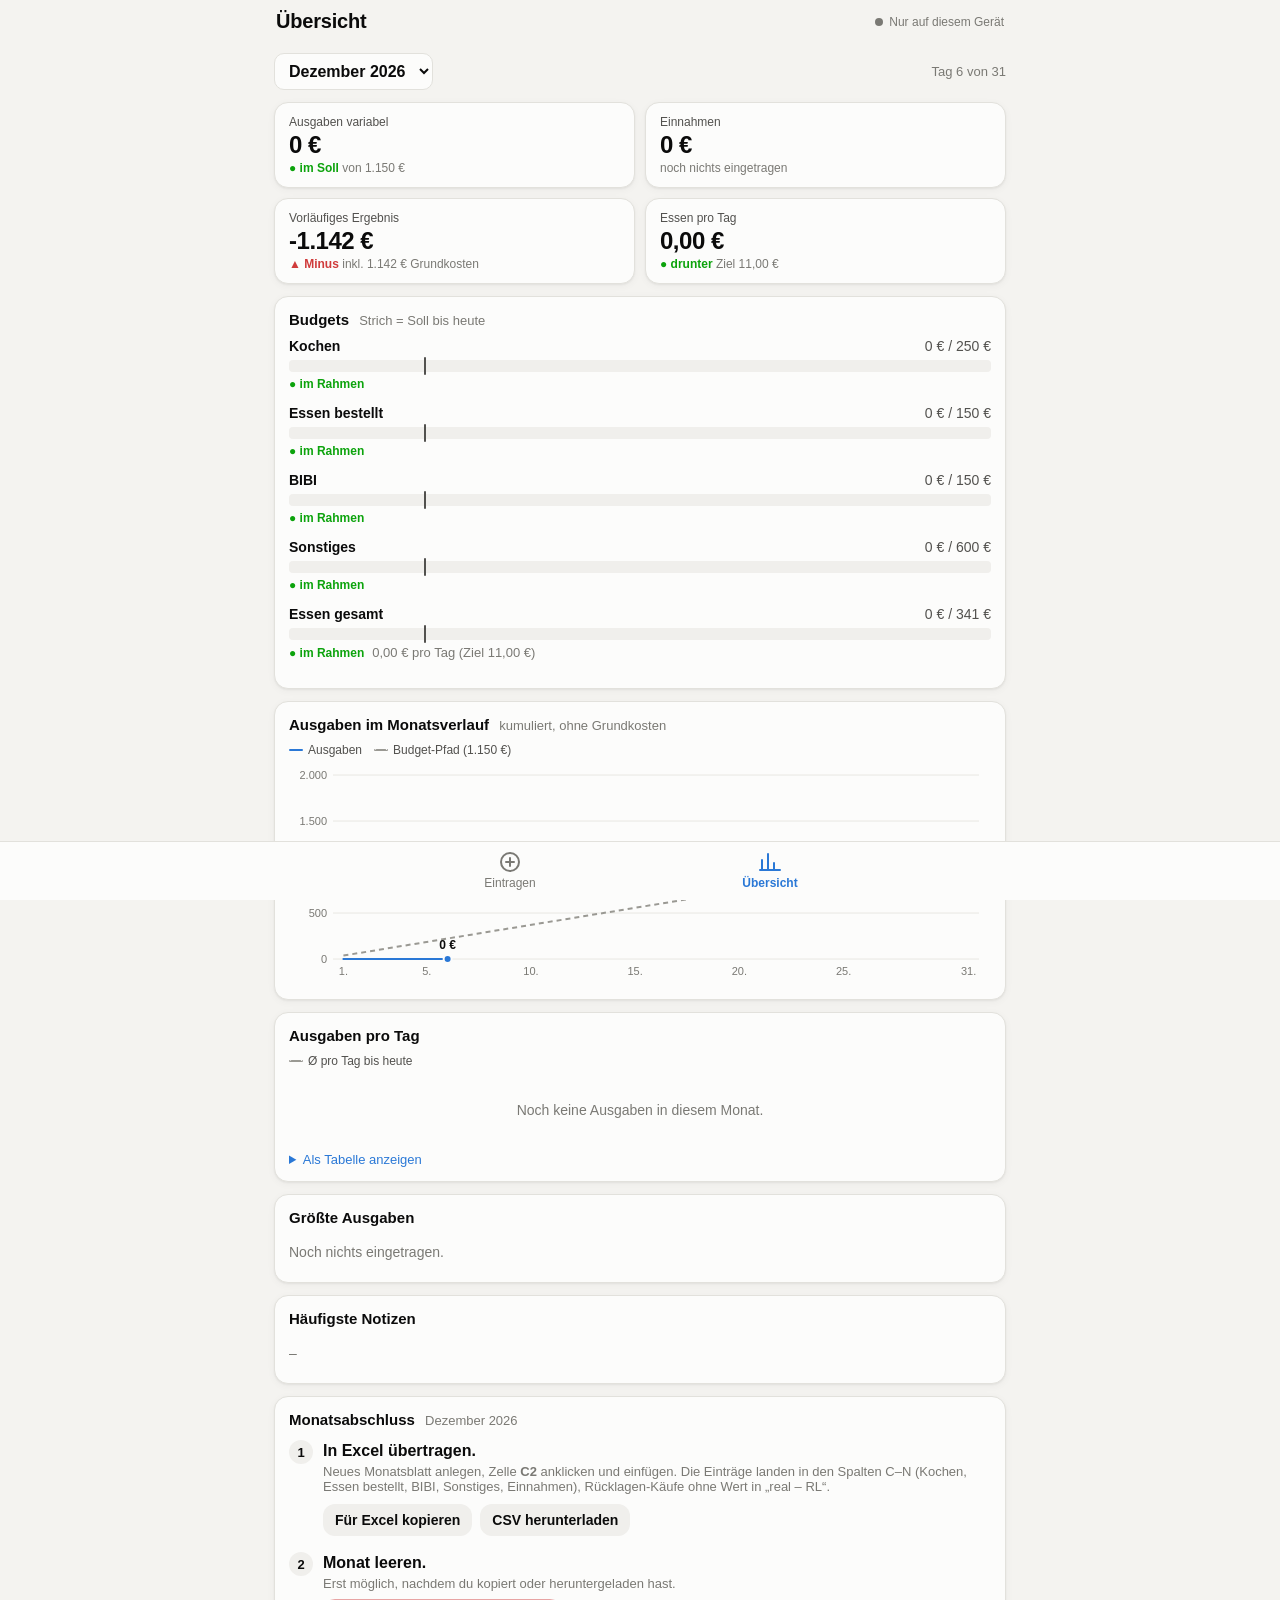
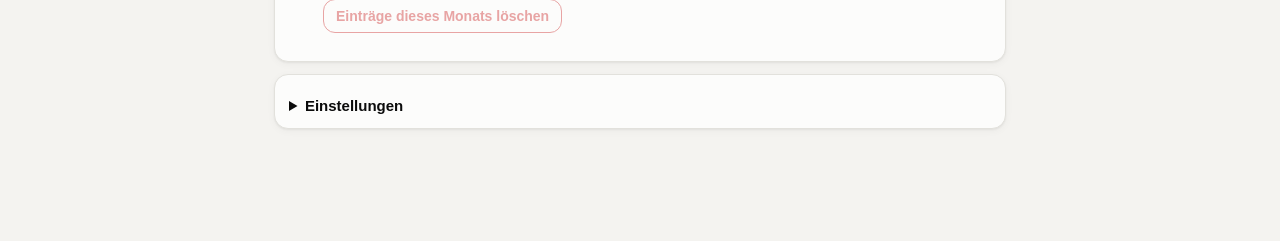
==== commit 90986210: "Nicht indexieren; Ausgaben pro Tag nur als Summe" ====
--- a/dashboard.html
+++ b/dashboard.html
@@ -7,7 +7,8 @@
 <meta name="theme-color" content="#111110" media="(prefers-color-scheme: dark)">
 <meta name="apple-mobile-web-app-capable" content="yes">
 <meta name="apple-mobile-web-app-title" content="Ausgaben">
-<meta name="robots" content="noindex">
+<meta name="robots" content="noindex, nofollow, noarchive">
+<meta name="googlebot" content="noindex, nofollow">
 <link rel="manifest" href="manifest.webmanifest">
 <link rel="icon" href="icon.svg" type="image/svg+xml">
 <link rel="apple-touch-icon" href="icon-192.png">
@@ -257,7 +258,7 @@
       el('span', {}, el('i', { class: 'dash' }), `Budget-Pfad (${eur0(budgetTotal)})`));
   }
 
-  /* ---------- Tagesbalken (gestapelt) ---------- */
+  /* ---------- Tagesbalken (Summe pro Tag) ---------- */
   function topRounded(x, y, w, h, r) {
     r = Math.min(r, h, w / 2);
     return `M${x},${y + h}V${y + r}Q${x},${y} ${x + r},${y}H${x + w - r}Q${x + w},${y} ${x + w},${y + r}V${y + h}Z`;
@@ -266,45 +267,41 @@
     const box = $('#daily'); box.replaceChildren();
     const W = Math.max(300, box.clientWidth || 600), H = 200, m = { l: 44, r: 12, t: 10, b: 26 };
     const days = s.days;
-    const per = Array.from({ length: days + 1 }, () => Object.fromEntries(EXPENSE_CATS.map(c => [c.id, 0])));
-    s.list.forEach(e => { if (!CAT[e.cat].income) per[+e.date.slice(8, 10)][e.cat] += e.amount; });
-    const tot = per.map(p => EXPENSE_CATS.reduce((a, c) => a + p[c.id], 0));
+    const tot = new Array(days + 1).fill(0);
+    s.list.forEach(e => { if (!CAT[e.cat].income) tot[+e.date.slice(8, 10)] += e.amount; });
     const maxY = niceMax(Math.max(...tot.slice(1), 10));
+    const avg = tot.slice(1, s.dayNow + 1).reduce((a, v) => a + v, 0) / s.dayNow;
     const xs = (W - m.l - m.r) / days, bw = Math.max(3, xs - 3);
     const Yh = v => (H - m.t - m.b) * v / maxY, base = H - m.b;
-    const svg = sv('svg', { viewBox: `0 0 ${W} ${H}`, role: 'img', 'aria-label': `Tägliche Ausgaben ${monthLabel(ym)}, Details in der Tabelle` });
+    const svg = sv('svg', { viewBox: `0 0 ${W} ${H}`, role: 'img', 'aria-label': `Ausgaben pro Tag ${monthLabel(ym)}, Durchschnitt ${eur(avg)}` });
     axes(svg, W, H, m, maxY, days);
     for (let d = 1; d <= days; d++) {
       if (!tot[d]) continue;
-      const x = m.l + (d - 1) * xs + (xs - bw) / 2;
-      let y = base;
-      const segs = EXPENSE_CATS.filter(c => per[d][c.id] > 0);
-      segs.forEach((c, i) => {
-        const h = Yh(per[d][c.id]);
-        const gap = i > 0 ? 2 : 0;
-        const top = i === segs.length - 1;
-        const hh = Math.max(1, h - gap);
-        y -= h;
-        svg.append(top ? sv('path', { d: topRounded(x, y, bw, hh, 3), fill: c.color }) : sv('rect', { x, y: y + 0, width: bw, height: hh, fill: c.color }));
-      });
+      const x = m.l + (d - 1) * xs + (xs - bw) / 2, h = Math.max(1, Yh(tot[d]));
+      svg.append(sv('path', { d: topRounded(x, base - h, bw, h, 3), fill: 'var(--accent)' }));
       const hit = sv('rect', { x: m.l + (d - 1) * xs, y: m.t, width: xs, height: H - m.t - m.b, fill: 'transparent', tabindex: 0 });
       const show = () => {
         const r = svg.getBoundingClientRect();
-        showTip(box, (x + bw / 2) * r.width / W, (base - Yh(tot[d])) * r.height / H, `${d}. ${monthLabel(ym)} · ${eur(tot[d])}`,
-          EXPENSE_CATS.filter(c => per[d][c.id]).map(c => ({ color: c.color, label: c.name, value: eur(per[d][c.id]) })));
+        const n = s.list.filter(e => !CAT[e.cat].income && +e.date.slice(8, 10) === d).length;
+        showTip(box, (x + bw / 2) * r.width / W, (base - h) * r.height / H, `${d}. ${monthLabel(ym)}`,
+          [{ color: 'var(--accent)', label: 'Ausgaben', value: eur(tot[d]) }, { label: 'Einträge', value: String(n) }]);
       };
       hit.addEventListener('pointerenter', show); hit.addEventListener('pointerdown', show); hit.addEventListener('focus', show);
       hit.addEventListener('pointerleave', () => hideTip(box)); hit.addEventListener('blur', () => hideTip(box));
       svg.append(hit);
     }
+    // Durchschnittslinie
+    if (avg > 0) {
+      const y = base - Yh(avg);
+      svg.append(sv('line', { x1: m.l, x2: W - m.r, y1: y, y2: y, stroke: 'var(--plan)', 'stroke-width': 1.5, 'stroke-dasharray': '4 4', 'pointer-events': 'none' }));
+      const t = sv('text', { x: W - m.r, y: y - 5, 'text-anchor': 'end', style: 'fill:var(--text-secondary);font-size:11px' }); t.textContent = `Ø ${eur0(avg)}`; svg.append(t);
+    }
     box.append(svg);
-    $('#dayLegend').replaceChildren(...EXPENSE_CATS.map(c => el('span', {}, el('i', { style: `background:${c.color}` }), c.name)));
-    // Tabelle
+    $('#dayLegend').replaceChildren(el('span', {}, el('i', { class: 'dash' }), `Ø pro Tag bis heute`));
     const rows = [];
-    for (let d = 1; d <= days; d++) if (tot[d]) rows.push(el('tr', {}, el('td', {}, `${d}.`), ...EXPENSE_CATS.map(c => el('td', {}, per[d][c.id] ? eur(per[d][c.id]) : '')), el('td', {}, el('b', {}, eur(tot[d])))));
+    for (let d = 1; d <= days; d++) if (tot[d]) rows.push(el('tr', {}, el('td', {}, `${d}.`), el('td', {}, eur(tot[d]))));
     $('#dailyTable').replaceChildren(rows.length ? el('table', { class: 'data' },
-      el('thead', {}, el('tr', {}, el('th', {}, 'Tag'), ...EXPENSE_CATS.map(c => el('th', {}, c.short)), el('th', {}, 'Summe'))),
-      el('tbody', {}, rows)) : el('div', { class: 'muted small' }, 'Keine Ausgaben.'));
+      el('thead', {}, el('tr', {}, el('th', {}, 'Tag'), el('th', {}, 'Ausgaben'))), el('tbody', {}, rows)) : el('div', { class: 'muted small' }, 'Keine Ausgaben.'));
     if (!rows.length) { box.replaceChildren(el('div', { class: 'empty' }, 'Noch keine Ausgaben in diesem Monat.')); }
   }
 
